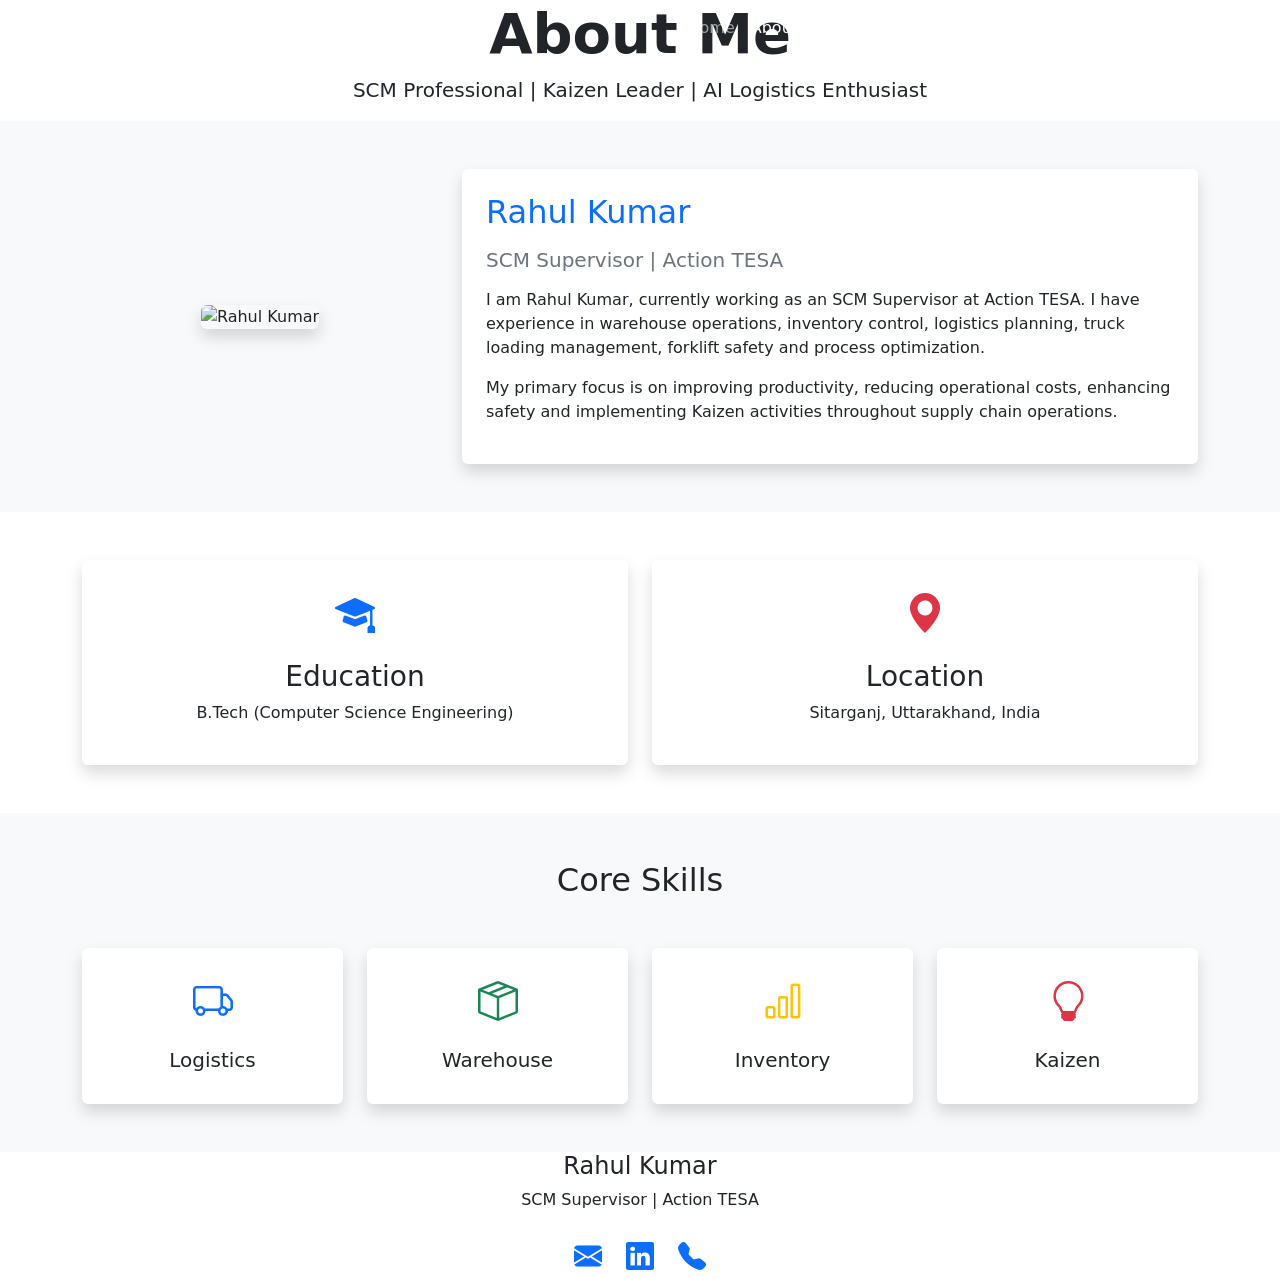
==== about.html @ 434807e7 "Add files via upload" ====
<!DOCTYPE html>
<html lang="en">

<head>

    <meta charset="UTF-8">
    <meta name="viewport" content="width=device-width, initial-scale=1.0">

    <title>About | Rahul Kumar</title>

    <link rel="stylesheet" href="../assets/css/style.css">

    <link href="https://cdn.jsdelivr.net/npm/bootstrap@5.3.3/dist/css/bootstrap.min.css" rel="stylesheet">

    <link href="https://cdn.jsdelivr.net/npm/bootstrap-icons@1.11.3/font/bootstrap-icons.min.css" rel="stylesheet">

</head>

<body>

    <!-- Navbar -->

    <nav class="navbar navbar-expand-lg navbar-dark custom-nav fixed-top">

        <div class="container">

            <a class="navbar-brand fw-bold" href="../index.html">
                Rahul Kumar
            </a>

            <button class="navbar-toggler" type="button"
                data-bs-toggle="collapse"
                data-bs-target="#navbarNav">

                <span class="navbar-toggler-icon"></span>

            </button>

            <div class="collapse navbar-collapse" id="navbarNav">

                <ul class="navbar-nav ms-auto">

                    <li class="nav-item">
                        <a class="nav-link" href="../index.html">Home</a>
                    </li>

                    <li class="nav-item">
                        <a class="nav-link active" href="about.html">About</a>
                    </li>

                    <li class="nav-item">
                        <a class="nav-link" href="experience.html">Experience</a>
                    </li>

                    <li class="nav-item">
                        <a class="nav-link" href="projects.html">Projects</a>
                    </li>

                    <li class="nav-item">
                        <a class="nav-link" href="achievements.html">Achievements</a>
                    </li>

                    <li class="nav-item">
                        <a class="nav-link" href="contact.html">Contact</a>
                    </li>

                </ul>

            </div>

        </div>

    </nav>

    <!-- Banner -->

    <section class="page-banner">

        <div class="container text-center">

            <h1 class="display-4 fw-bold">
                About Me
            </h1>

            <p class="lead">
                SCM Professional | Kaizen Leader | AI Logistics Enthusiast
            </p>

        </div>

    </section>

    <!-- About Section -->

    <section class="py-5 bg-light">

        <div class="container">

            <div class="row g-4 align-items-center">

                <div class="col-lg-4 text-center">

                    <img src="../assets/css/images/profile.jpeg"
                        class="img-fluid rounded shadow"
                        alt="Rahul Kumar">

                </div>

                <div class="col-lg-8">

                    <div class="card shadow border-0">

                        <div class="card-body p-4">

                            <h2 class="text-primary mb-3">
                                Rahul Kumar
                            </h2>

                            <h5 class="text-secondary">
                                SCM Supervisor | Action TESA
                            </h5>

                            <p class="mt-3">
                                I am Rahul Kumar, currently working as an SCM Supervisor
                                at Action TESA. I have experience in warehouse operations,
                                inventory control, logistics planning, truck loading
                                management, forklift safety and process optimization.
                            </p>

                            <p>
                                My primary focus is on improving productivity, reducing
                                operational costs, enhancing safety and implementing
                                Kaizen activities throughout supply chain operations.
                            </p>

                        </div>

                    </div>

                </div>

            </div>

        </div>

    </section>

    <!-- Education & Location -->

    <section class="py-5">

        <div class="container">

            <div class="row g-4">

                <div class="col-md-6">

                    <div class="card shadow border-0 h-100">

                        <div class="card-body text-center p-4">

                            <i class="bi bi-mortarboard-fill text-primary fs-1"></i>

                            <h3 class="mt-3">
                                Education
                            </h3>

                            <p>
                                B.Tech (Computer Science Engineering)
                            </p>

                        </div>

                    </div>

                </div>

                <div class="col-md-6">

                    <div class="card shadow border-0 h-100">

                        <div class="card-body text-center p-4">

                            <i class="bi bi-geo-alt-fill text-danger fs-1"></i>

                            <h3 class="mt-3">
                                Location
                            </h3>

                            <p>
                                Sitarganj, Uttarakhand, India
                            </p>

                        </div>

                    </div>

                </div>

            </div>

        </div>

    </section>

    <!-- Skills -->

    <section class="py-5 bg-light">

        <div class="container">

            <h2 class="text-center mb-5">
                Core Skills
            </h2>

            <div class="row g-4">

                <div class="col-md-3">
                    <div class="card shadow border-0 text-center p-4">
                        <i class="bi bi-truck text-primary fs-1"></i>
                        <h5 class="mt-3">Logistics</h5>
                    </div>
                </div>

                <div class="col-md-3">
                    <div class="card shadow border-0 text-center p-4">
                        <i class="bi bi-box-seam text-success fs-1"></i>
                        <h5 class="mt-3">Warehouse</h5>
                    </div>
                </div>

                <div class="col-md-3">
                    <div class="card shadow border-0 text-center p-4">
                        <i class="bi bi-bar-chart text-warning fs-1"></i>
                        <h5 class="mt-3">Inventory</h5>
                    </div>
                </div>

                <div class="col-md-3">
                    <div class="card shadow border-0 text-center p-4">
                        <i class="bi bi-lightbulb text-danger fs-1"></i>
                        <h5 class="mt-3">Kaizen</h5>
                    </div>
                </div>

            </div>

        </div>

    </section>

    <!-- Footer -->

    <footer class="footer">

        <div class="container text-center">

            <h4>Rahul Kumar</h4>

            <p>SCM Supervisor | Action TESA</p>

            <div class="social-icons d-flex justify-content-center gap-4 mt-4">

                <a href="mailto:rgangwar152@gmail.com">
                    <i class="bi bi-envelope-fill fs-3"></i>
                </a>

                <a href="https://www.linkedin.com/in/rahul-kumar-1308a5252/" target="_blank">
                    <i class="bi bi-linkedin fs-3"></i>
                </a>

                <a href="tel:7817011751">
                    <i class="bi bi-telephone-fill fs-3"></i>
                </a>

            </div>

        </div>

    </footer>

    <script src="../assets/js/script.js"></script>

    <script src="https://cdn.jsdelivr.net/npm/bootstrap@5.3.3/dist/js/bootstrap.bundle.min.js"></script>

</body>

</html>
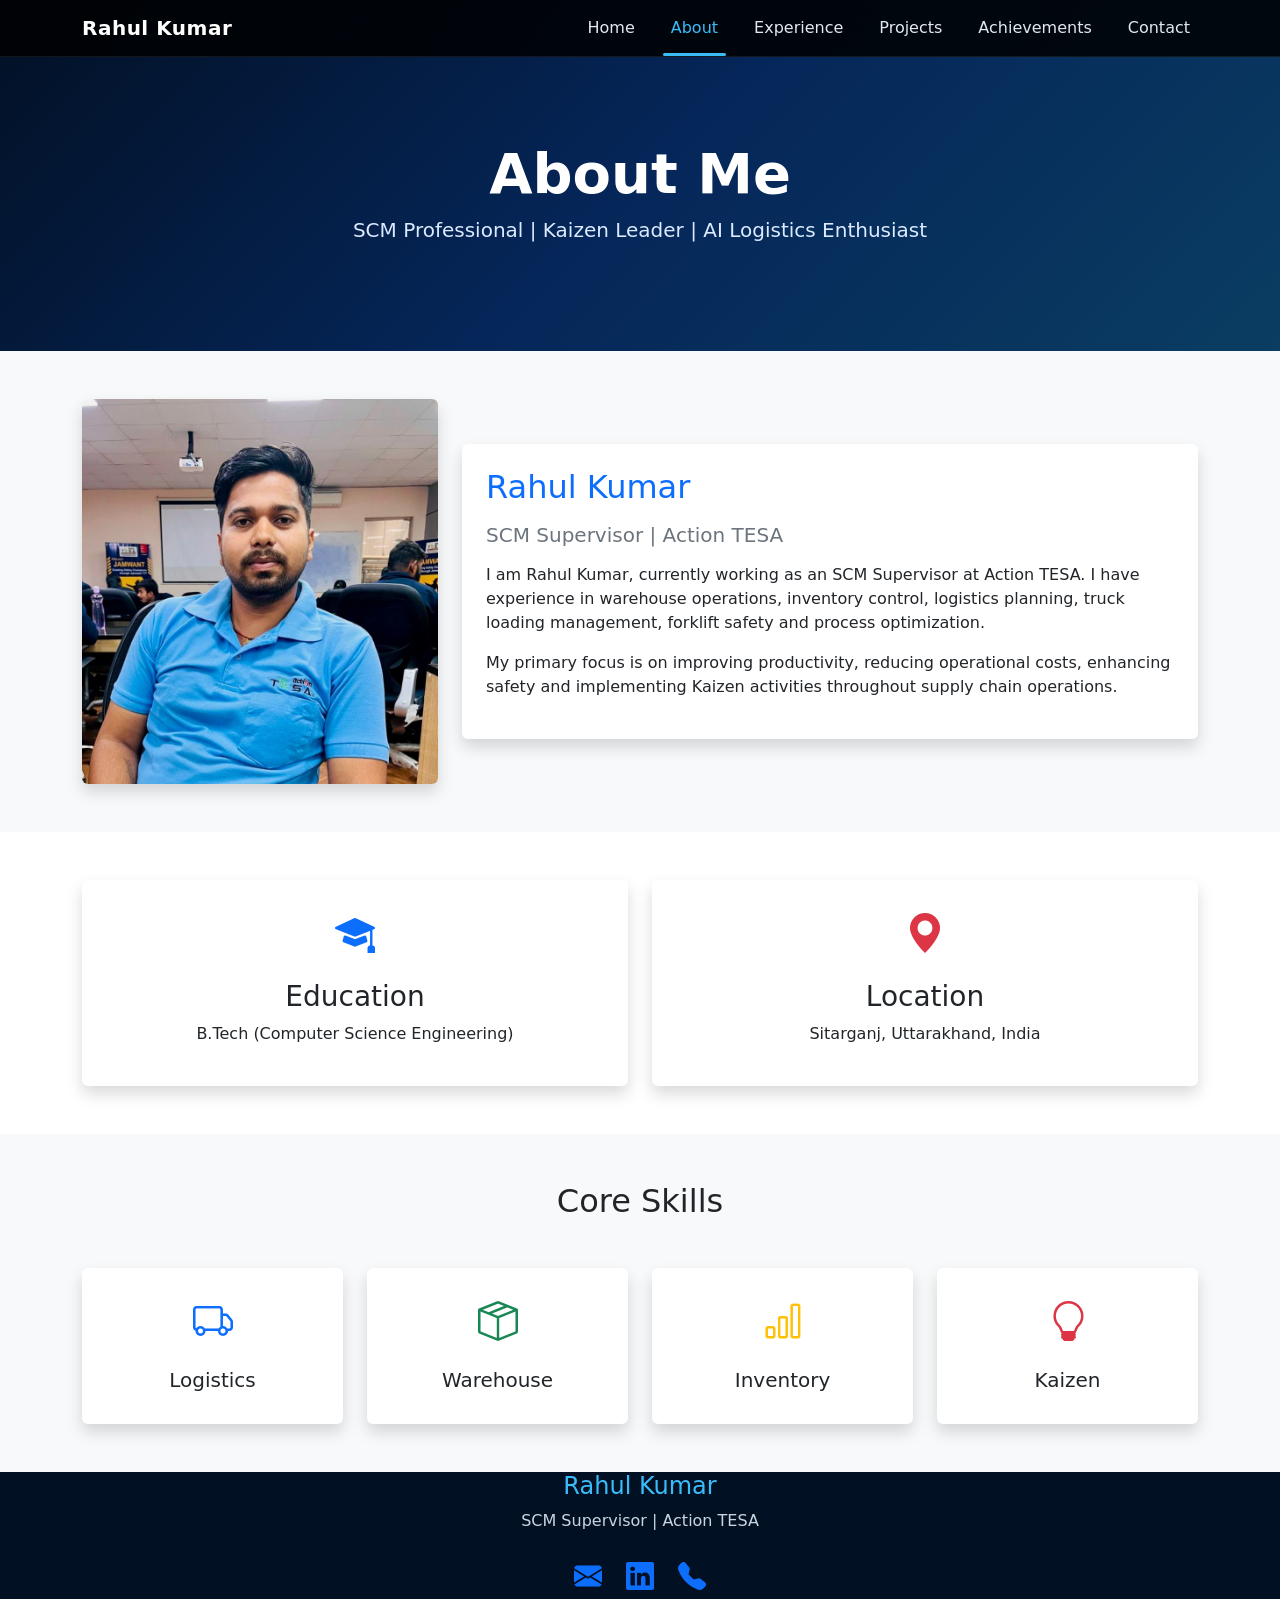
==== commit 418e24bb: "about.html" ====
--- a/about.html
+++ b/about.html
@@ -8,7 +8,7 @@
 
     <title>About | Rahul Kumar</title>
 
-    <link rel="stylesheet" href="../assets/css/style.css">
+    <link rel="stylesheet" href="style.css">
 
     <link href="https://cdn.jsdelivr.net/npm/bootstrap@5.3.3/dist/css/bootstrap.min.css" rel="stylesheet">
 
@@ -24,7 +24,7 @@
 
         <div class="container">
 
-            <a class="navbar-brand fw-bold" href="../index.html">
+            <a class="navbar-brand fw-bold" href="index.html">
                 Rahul Kumar
             </a>
 
@@ -41,7 +41,7 @@
                 <ul class="navbar-nav ms-auto">
 
                     <li class="nav-item">
-                        <a class="nav-link" href="../index.html">Home</a>
+                        <a class="nav-link" href="index.html">Home</a>
                     </li>
 
                     <li class="nav-item">
@@ -100,7 +100,7 @@
 
                 <div class="col-lg-4 text-center">
 
-                    <img src="../assets/css/images/profile.jpeg"
+                    <img src="profile.jpeg"
                         class="img-fluid rounded shadow"
                         alt="Rahul Kumar">
 
@@ -279,10 +279,10 @@
 
     </footer>
 
-    <script src="../assets/js/script.js"></script>
+    <script src="script.js"></script>
 
     <script src="https://cdn.jsdelivr.net/npm/bootstrap@5.3.3/dist/js/bootstrap.bundle.min.js"></script>
 
 </body>
 
-</html>+</html>
--- a/style.css
+++ b/style.css
@@ -0,0 +1,300 @@
+/* ==========================================
+   RAHUL KUMAR PORTFOLIO FINAL OVERRIDE
+   ADD THIS AT THE BOTTOM OF style.css
+========================================== */
+
+/* Hero Section */
+html{
+    scroll-behavior:smooth;
+    scroll-padding-top:100px;
+}
+
+section{
+    scroll-margin-top:100px;
+}
+.hero-section{
+    min-height:100vh;
+    display:flex;
+    align-items:center;
+    padding-top:120px;
+    padding-bottom:80px;
+
+    background:linear-gradient(
+        135deg,
+        #021024 0%,
+        #052659 50%,
+        #0a3d62 100%
+    ) !important;
+}
+
+/* Hero Text */
+.hero-section h1{
+    color:#ffffff !important;
+    font-size:4.5rem;
+    font-weight:800;
+    line-height:1.1;
+    margin-bottom:20px;
+}
+
+.hero-section h4{
+    color:#38bdf8 !important;
+    font-size:2rem;
+    font-weight:700;
+    margin-bottom:25px;
+}
+
+.hero-section p,
+.hero-section .lead{
+    color:#e2e8f0 !important;
+    font-size:1.15rem;
+    line-height:1.9;
+}
+
+/* Navbar */
+/* ==========================================
+   PROFESSIONAL NAVBAR
+========================================== */
+
+.custom-nav{
+    background:rgba(2,16,36,0.90);
+    backdrop-filter:blur(15px);
+    -webkit-backdrop-filter:blur(15px);
+       position:fixed;
+    top:0;
+    width:100%;
+
+    padding:18px 0;
+
+    border-bottom:1px solid rgba(255,255,255,0.08);
+
+    transition:all 0.4s ease;
+
+    box-shadow:
+    0 8px 25px rgba(0,0,0,0.15);
+}
+
+.navbar-brand{
+    font-size:2rem;
+    font-weight:800;
+    color:#ffffff !important;
+    letter-spacing:0.5px;
+}
+
+.navbar-brand span{
+    color:#38bdf8;
+}
+
+.nav-link{
+    color:#e2e8f0 !important;
+    font-size:1rem;
+    font-weight:600;
+    margin-left:20px;
+    position:relative;
+    transition:all 0.3s ease;
+}
+
+.nav-link:hover{
+    color:#38bdf8 !important;
+}
+
+.nav-link::after{
+    content:'';
+    position:absolute;
+    left:0;
+    bottom:-8px;
+    width:0;
+    height:3px;
+    background:#38bdf8;
+    border-radius:20px;
+    transition:0.3s;
+}
+
+.nav-link:hover::after{
+    width:100%;
+}
+
+.nav-link.active{
+    color:#38bdf8 !important;
+}
+
+.nav-link.active::after{
+    width:100%;
+}
+
+/* Badge */
+.badge{
+    background:#0ea5e9 !important;
+    color:#ffffff !important;
+    padding:10px 18px;
+    border-radius:25px;
+}
+
+/* Profile Image */
+.profile-img{
+    width:100%;
+    max-width:540px;
+    border-radius:25px;
+    border:4px solid rgba(255,255,255,0.15);
+    box-shadow:0 20px 50px rgba(0,0,0,0.35);
+}
+
+/* Skills Section */
+.skills-section{
+    background:#f8fafc;
+    padding:100px 0;
+}
+
+.skills-section h2{
+    color:#0f172a !important;
+    font-size:3rem;
+    font-weight:800;
+}
+
+/* Skill Cards */
+.skill-card{
+    background:#ffffff !important;
+    border:none !important;
+    border-radius:20px;
+    padding:40px 25px;
+    text-align:center;
+    box-shadow:0 10px 30px rgba(0,0,0,0.08);
+    transition:all 0.4s ease;
+    height:100%;
+}
+
+.skill-card:hover{
+    transform:translateY(-10px);
+    box-shadow:0 20px 40px rgba(13,110,253,0.15);
+}
+
+.skill-card i{
+    color:#0d6efd !important;
+    font-size:3rem;
+}
+
+.skill-card h5{
+    color:#111827 !important;
+    font-weight:700;
+    margin-top:15px;
+}
+
+.skill-card p{
+    color:#64748b !important;
+}
+
+/* Experience Cards */
+.experience-card{
+    background:#ffffff;
+    color:#111827;
+    border-radius:20px;
+    box-shadow:0 10px 30px rgba(0,0,0,0.08);
+}
+
+.experience-card h3,
+.experience-card h4,
+.experience-card h5{
+    color:#111827;
+}
+
+.experience-card p,
+.experience-card li{
+    color:#475569;
+}
+
+/* Project Cards */
+.project-card{
+    background:#ffffff;
+    color:#111827;
+    box-shadow:0 10px 30px rgba(0,0,0,0.08);
+}
+
+.project-card .content{
+    color:#111827;
+}
+
+.project-card p{
+    color:#475569;
+}
+
+/* Achievement Cards */
+.achievement-card{
+    background:#ffffff;
+    color:#111827;
+    box-shadow:0 10px 30px rgba(0,0,0,0.08);
+}
+
+.achievement-card p{
+    color:#475569;
+}
+
+/* Contact */
+.contact-box{
+    background:#ffffff;
+    color:#111827;
+}
+
+.contact-box p{
+    color:#475569;
+}
+
+/* Footer */
+.footer{
+    background:#021024;
+}
+
+.footer p{
+    color:#cbd5e1;
+}
+
+.footer h4{
+    color:#38bdf8;
+}
+
+/* Mobile */
+@media(max-width:991px){
+
+    .hero-section{
+        text-align:center;
+    }
+
+    .hero-section h1{
+        font-size:3rem;
+    }
+
+    .hero-section h4{
+        font-size:1.5rem;
+    }
+
+    .profile-img{
+        margin-top:40px;
+        max-width:320px;
+    }
+}.page-banner{
+    background:linear-gradient(
+        135deg,
+        #021024,
+        #052659,
+        #0a3d62
+    );
+
+    color:white;
+
+    padding:140px 0 90px;
+}
+
+.page-banner h1{
+    font-weight:800;
+}
+
+.page-banner p{
+    color:#dbeafe;
+}html{
+    scroll-behavior:smooth;
+    scroll-padding-top:90px;
+}#about,
+#experience,
+#projects,
+#achievements,
+#contact{
+    scroll-margin-top:100px;
+}
